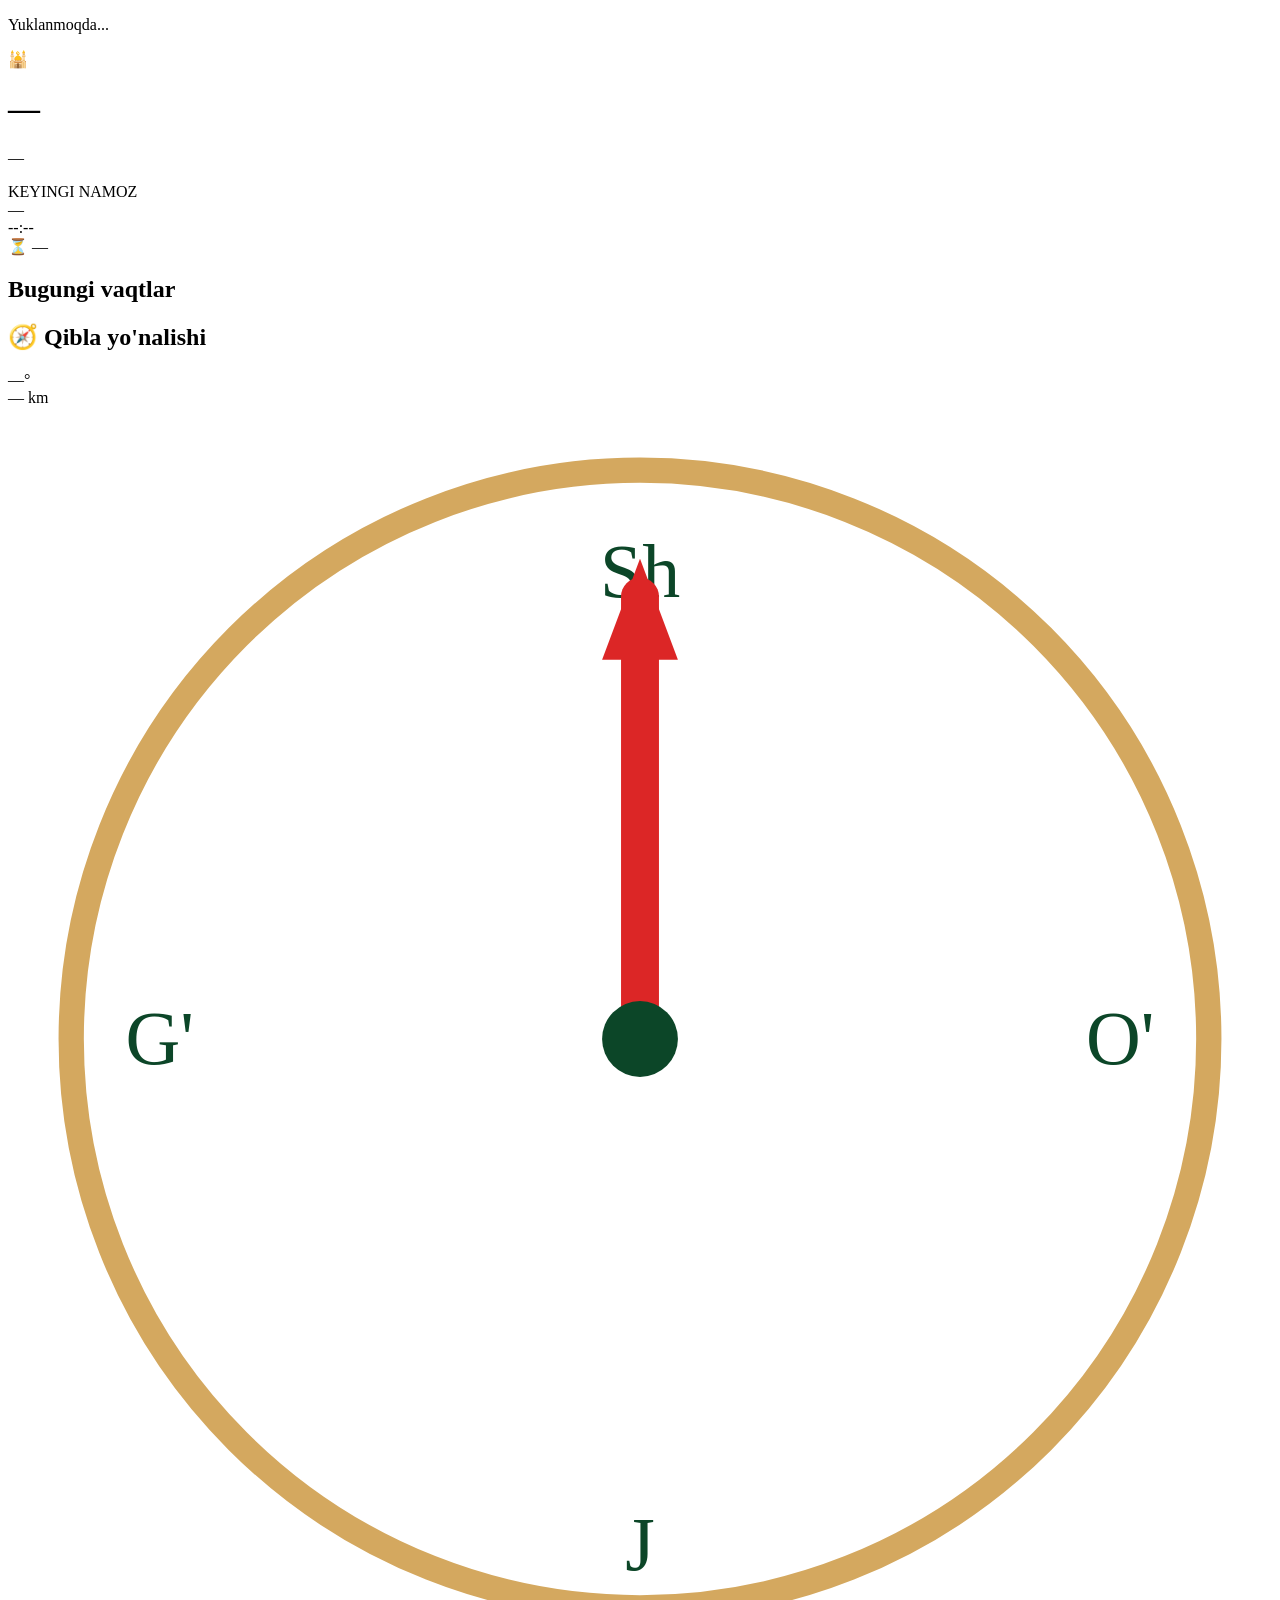
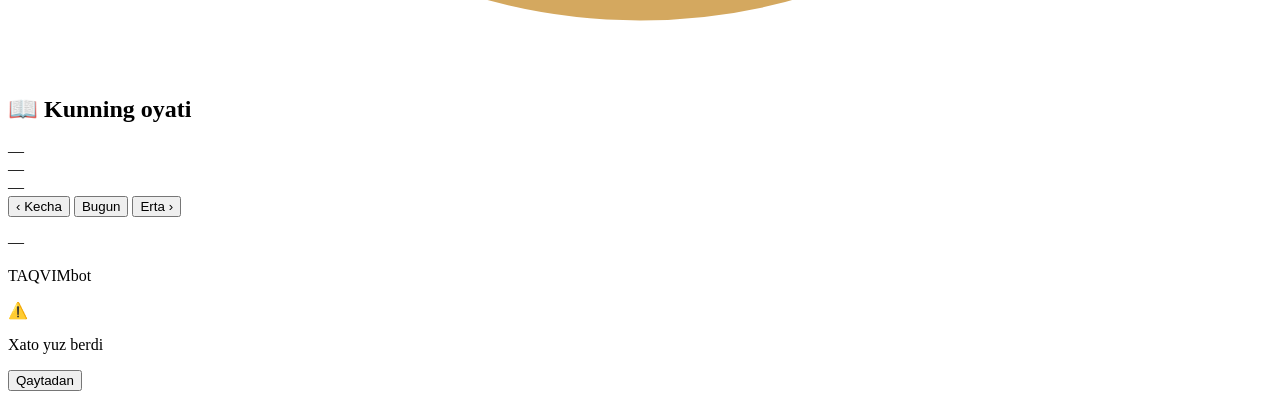
==== static/webapp/index.html @ 517ec15d "Phase C3: Telegram Mini App (WebApp) — interactive prayer dashboard Backend (app/web/): - aiohttp we" ====
<!DOCTYPE html>
<html lang="uz">
<head>
  <meta charset="UTF-8">
  <meta name="viewport" content="width=device-width, initial-scale=1.0, user-scalable=no">
  <title>TAQVIMbot</title>
  <script src="https://telegram.org/js/telegram-web-app.js"></script>
  <link rel="stylesheet" href="/static/styles.css">
</head>
<body>
  <div id="loading" class="loading">
    <div class="spinner"></div>
    <p>Yuklanmoqda...</p>
  </div>

  <div id="app" class="hidden">
    <!-- Header -->
    <header class="header">
      <div class="header-emoji">🕌</div>
      <h1 id="city-name">—</h1>
      <p id="dates" class="dates">—</p>
    </header>

    <!-- Next prayer hero -->
    <section class="hero">
      <div class="hero-label">KEYINGI NAMOZ</div>
      <div class="hero-name" id="next-name">—</div>
      <div class="hero-time" id="next-time">--:--</div>
      <div class="hero-countdown" id="countdown">⏳ —</div>
    </section>

    <!-- Today's times -->
    <section class="section">
      <h2 class="section-title">Bugungi vaqtlar</h2>
      <div class="prayer-list" id="prayer-list">
        <!-- Dynamic -->
      </div>
    </section>

    <!-- Qibla -->
    <section class="section" id="qibla-section">
      <h2 class="section-title">🧭 Qibla yo'nalishi</h2>
      <div class="qibla-card">
        <div class="qibla-info">
          <div class="qibla-bearing" id="qibla-bearing">—°</div>
          <div class="qibla-distance" id="qibla-distance">— km</div>
        </div>
        <div class="qibla-compass">
          <svg viewBox="-50 -50 100 100" class="compass-svg">
            <circle cx="0" cy="0" r="45" fill="white" stroke="#d4a85f" stroke-width="2"/>
            <text x="0" y="-35" text-anchor="middle" font-size="6" fill="#0c4628">Sh</text>
            <text x="38" y="2" text-anchor="middle" font-size="6" fill="#0c4628">O'</text>
            <text x="0" y="42" text-anchor="middle" font-size="6" fill="#0c4628">J</text>
            <text x="-38" y="2" text-anchor="middle" font-size="6" fill="#0c4628">G'</text>
            <g id="qibla-arrow" transform="rotate(0)">
              <line x1="0" y1="0" x2="0" y2="-35" stroke="#dc2626" stroke-width="3" stroke-linecap="round"/>
              <polygon points="0,-38 -3,-30 3,-30" fill="#dc2626"/>
            </g>
            <circle cx="0" cy="0" r="3" fill="#0c4628"/>
          </svg>
        </div>
      </div>
    </section>

    <!-- Ayah of the day -->
    <section class="section">
      <h2 class="section-title">📖 Kunning oyati</h2>
      <div class="ayah-card">
        <div class="ayah-arabic" id="ayah-arabic">—</div>
        <div class="ayah-uzbek" id="ayah-uzbek">—</div>
        <div class="ayah-ref" id="ayah-ref">—</div>
      </div>
    </section>

    <!-- Date nav -->
    <section class="section">
      <div class="date-nav">
        <button class="btn-secondary" id="btn-prev-day">‹ Kecha</button>
        <button class="btn-secondary" id="btn-today">Bugun</button>
        <button class="btn-secondary" id="btn-next-day">Erta ›</button>
      </div>
    </section>

    <!-- Footer -->
    <footer class="footer">
      <p id="provider-attr">—</p>
      <p class="brand">TAQVIMbot</p>
    </footer>
  </div>

  <div id="error" class="error hidden">
    <div class="error-icon">⚠️</div>
    <p id="error-msg">Xato yuz berdi</p>
    <button class="btn-primary" onclick="location.reload()">Qaytadan</button>
  </div>

  <script src="/static/app.js"></script>
</body>
</html>
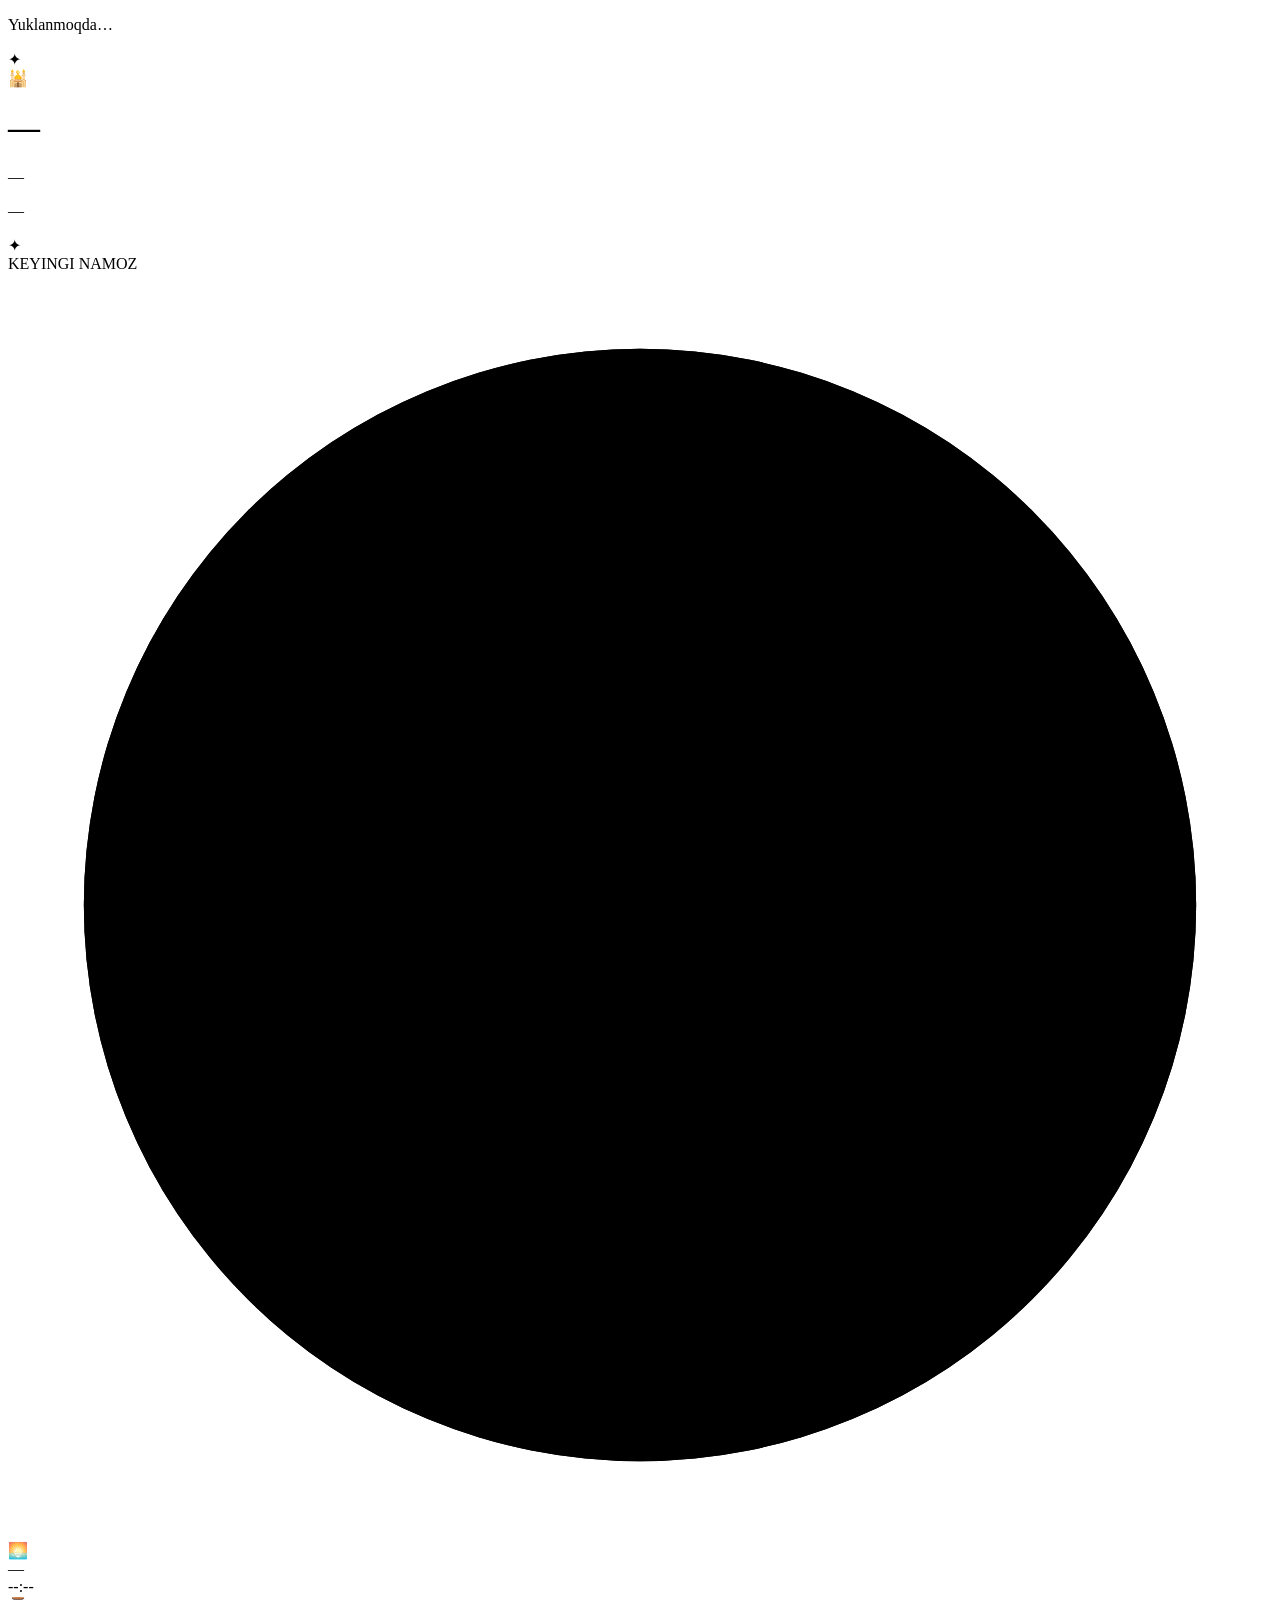
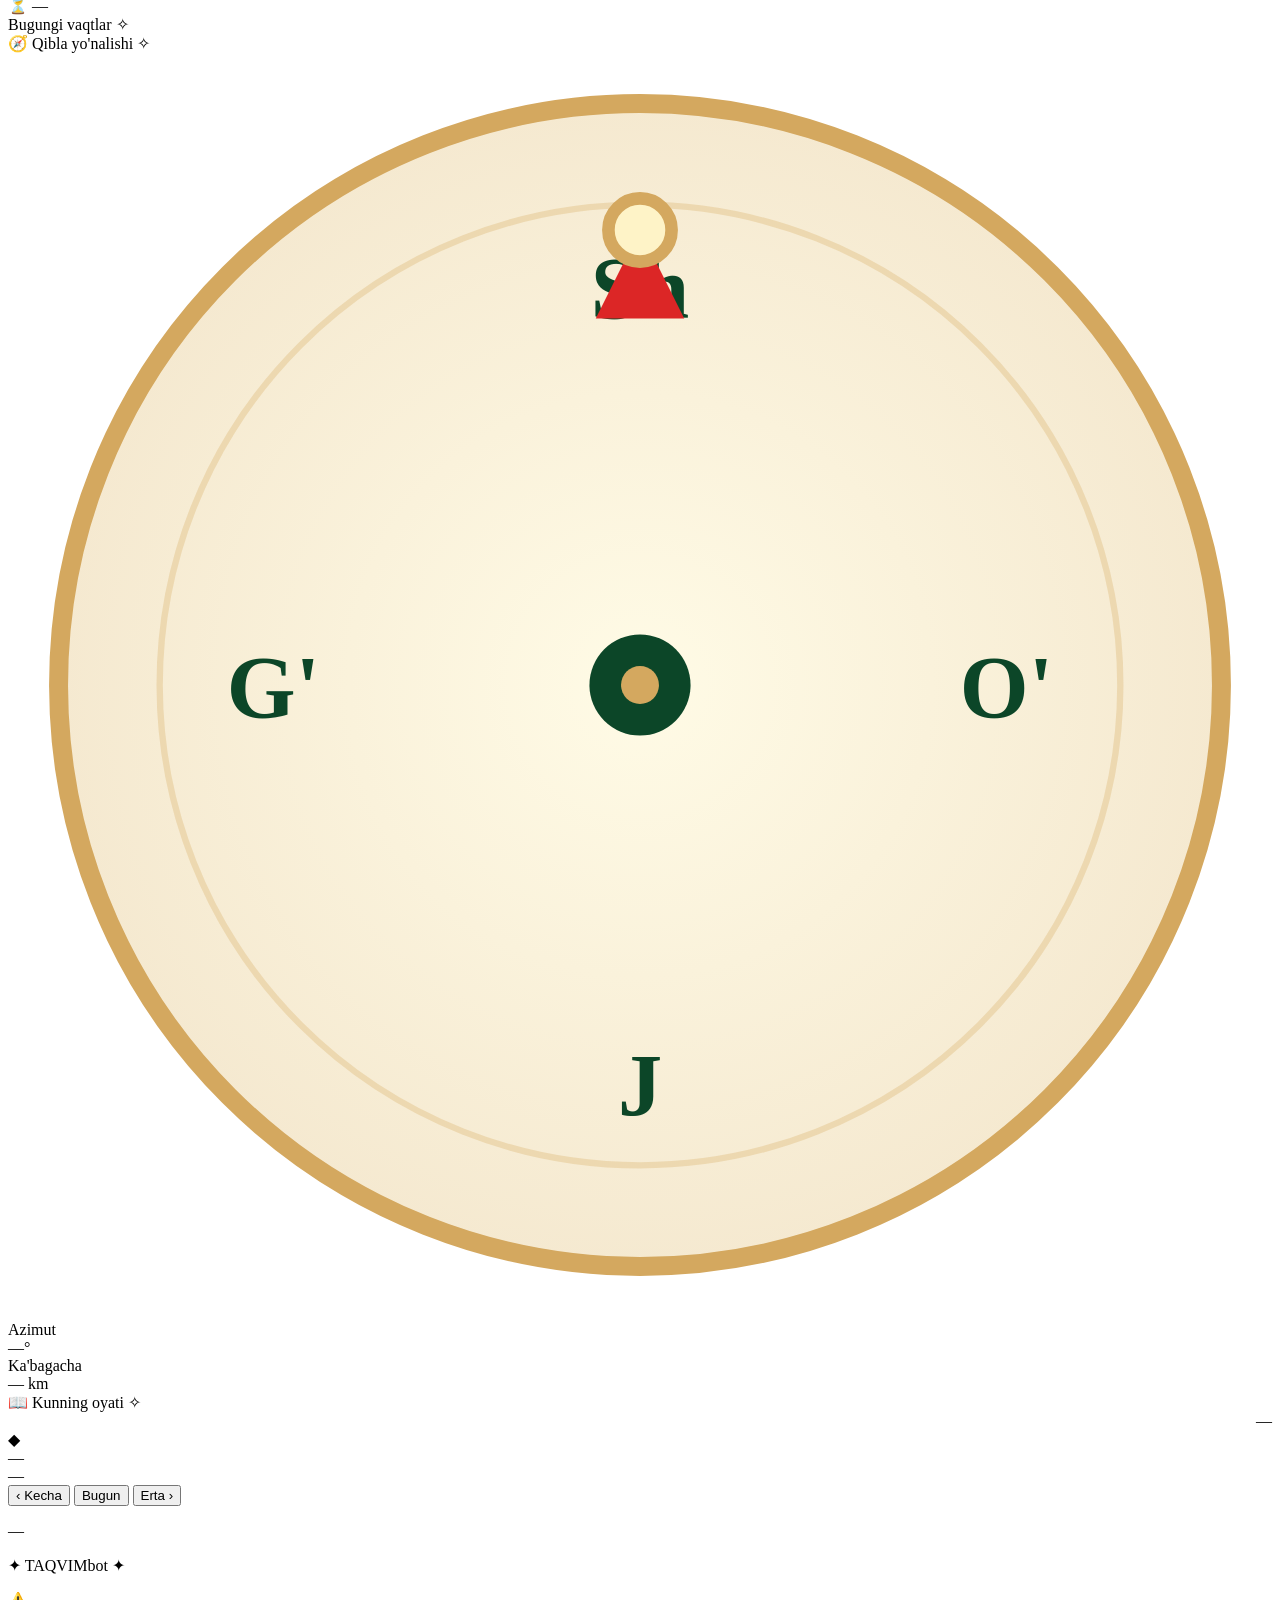
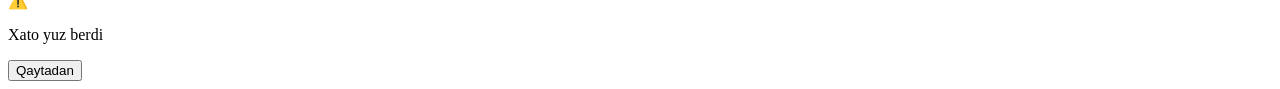
==== commit 7c3b4b22: "Mini App v2: Islamic premium UI — glassmorphism, 3D, animations Complete redesign per user feedback " ====
--- a/static/webapp/index.html
+++ b/static/webapp/index.html
@@ -2,92 +2,174 @@
 <html lang="uz">
 <head>
   <meta charset="UTF-8">
-  <meta name="viewport" content="width=device-width, initial-scale=1.0, user-scalable=no">
+  <meta name="viewport" content="width=device-width, initial-scale=1.0, user-scalable=no, viewport-fit=cover">
+  <meta name="theme-color" content="#0c4628">
   <title>TAQVIMbot</title>
+  <link rel="preconnect" href="https://fonts.googleapis.com">
+  <link rel="preconnect" href="https://fonts.gstatic.com" crossorigin>
+  <link href="https://fonts.googleapis.com/css2?family=Plus+Jakarta+Sans:wght@400;500;600;700;800&family=Amiri+Quran&display=swap" rel="stylesheet">
   <script src="https://telegram.org/js/telegram-web-app.js"></script>
   <link rel="stylesheet" href="/static/styles.css">
 </head>
 <body>
-  <div id="loading" class="loading">
-    <div class="spinner"></div>
-    <p>Yuklanmoqda...</p>
+  <!-- Animated mesh gradient layer -->
+  <div class="bg-mesh"></div>
+  <!-- Islamic geometric pattern overlay -->
+  <div class="bg-pattern"></div>
+  <!-- Subtle floating particles -->
+  <div class="bg-particles">
+    <span></span><span></span><span></span><span></span>
+    <span></span><span></span><span></span><span></span>
   </div>
 
-  <div id="app" class="hidden">
-    <!-- Header -->
+  <!-- Loading -->
+  <div id="loading" class="loading">
+    <div class="loading-orb"></div>
+    <p>Yuklanmoqda…</p>
+  </div>
+
+  <!-- Main app -->
+  <main id="app" class="hidden">
+    <!-- HEADER with decorative frame -->
     <header class="header">
-      <div class="header-emoji">🕌</div>
-      <h1 id="city-name">—</h1>
-      <p id="dates" class="dates">—</p>
+      <div class="header-ornament">
+        <span class="orn-line"></span>
+        <span class="orn-diamond">✦</span>
+        <span class="orn-line"></span>
+      </div>
+      <div class="header-icon">🕌</div>
+      <h1 id="city-name" class="city-name">—</h1>
+      <p id="date-greg" class="date date-greg">—</p>
+      <p id="date-hijri" class="date date-hijri">—</p>
+      <div class="header-ornament">
+        <span class="orn-line"></span>
+        <span class="orn-diamond">✦</span>
+        <span class="orn-line"></span>
+      </div>
     </header>
 
-    <!-- Next prayer hero -->
-    <section class="hero">
-      <div class="hero-label">KEYINGI NAMOZ</div>
-      <div class="hero-name" id="next-name">—</div>
-      <div class="hero-time" id="next-time">--:--</div>
+    <!-- HERO CARD with circular progress ring -->
+    <section class="hero-card card-tilt" data-tilt>
+      <div class="hero-ribbon">KEYINGI NAMOZ</div>
+
+      <div class="hero-ring-wrap">
+        <svg class="hero-ring" viewBox="0 0 200 200">
+          <defs>
+            <linearGradient id="ringGrad" x1="0%" y1="0%" x2="100%" y2="100%">
+              <stop offset="0%" stop-color="#d4a85f"/>
+              <stop offset="50%" stop-color="#f4c785"/>
+              <stop offset="100%" stop-color="#0c4628"/>
+            </linearGradient>
+          </defs>
+          <circle class="ring-track" cx="100" cy="100" r="88"/>
+          <circle id="ring-progress" class="ring-progress" cx="100" cy="100" r="88"
+                  style="stroke-dasharray:553; stroke-dashoffset:553;"/>
+        </svg>
+        <div class="hero-inner">
+          <div class="hero-emoji" id="hero-emoji">🌅</div>
+          <div class="hero-name" id="next-name">—</div>
+          <div class="hero-time" id="next-time">--:--</div>
+        </div>
+      </div>
+
       <div class="hero-countdown" id="countdown">⏳ —</div>
     </section>
 
-    <!-- Today's times -->
-    <section class="section">
-      <h2 class="section-title">Bugungi vaqtlar</h2>
+    <!-- TODAY'S TIMES -->
+    <section class="card prayer-card">
+      <div class="card-header">
+        <span class="card-title">Bugungi vaqtlar</span>
+        <span class="card-deco">✧</span>
+      </div>
       <div class="prayer-list" id="prayer-list">
         <!-- Dynamic -->
       </div>
     </section>
 
-    <!-- Qibla -->
-    <section class="section" id="qibla-section">
-      <h2 class="section-title">🧭 Qibla yo'nalishi</h2>
-      <div class="qibla-card">
+    <!-- QIBLA -->
+    <section class="card qibla-card" id="qibla-section">
+      <div class="card-header">
+        <span class="card-title">🧭 Qibla yo'nalishi</span>
+        <span class="card-deco">✧</span>
+      </div>
+      <div class="qibla-body">
+        <div class="qibla-compass">
+          <svg viewBox="-100 -100 200 200" class="compass-svg">
+            <defs>
+              <radialGradient id="compassBg">
+                <stop offset="0%" stop-color="#fffbe6"/>
+                <stop offset="100%" stop-color="#f5e9d0"/>
+              </radialGradient>
+              <linearGradient id="needleGrad" x1="0" y1="0" x2="0" y2="1">
+                <stop offset="0%" stop-color="#dc2626"/>
+                <stop offset="100%" stop-color="#991b1b"/>
+              </linearGradient>
+            </defs>
+            <circle cx="0" cy="0" r="92" fill="url(#compassBg)" stroke="#d4a85f" stroke-width="3"/>
+            <circle cx="0" cy="0" r="76" fill="none" stroke="rgba(212,168,95,0.3)" stroke-width="1"/>
+            <text x="0" y="-58" text-anchor="middle" font-size="14" font-weight="700" fill="#0c4628">Sh</text>
+            <text x="58" y="5" text-anchor="middle" font-size="14" font-weight="700" fill="#0c4628">O'</text>
+            <text x="0" y="68" text-anchor="middle" font-size="14" font-weight="700" fill="#0c4628">J</text>
+            <text x="-58" y="5" text-anchor="middle" font-size="14" font-weight="700" fill="#0c4628">G'</text>
+            <g id="qibla-arrow" transform="rotate(0)">
+              <line x1="0" y1="0" x2="0" y2="-65" stroke="url(#needleGrad)" stroke-width="6" stroke-linecap="round"/>
+              <polygon points="0,-72 -7,-58 7,-58" fill="#dc2626"/>
+              <circle cx="0" cy="-72" r="5" fill="#fef3c7" stroke="#d4a85f" stroke-width="2"/>
+            </g>
+            <circle cx="0" cy="0" r="8" fill="#0c4628"/>
+            <circle cx="0" cy="0" r="3" fill="#d4a85f"/>
+          </svg>
+        </div>
         <div class="qibla-info">
+          <div class="qibla-label">Azimut</div>
           <div class="qibla-bearing" id="qibla-bearing">—°</div>
+          <div class="qibla-divider"></div>
+          <div class="qibla-label">Ka'bagacha</div>
           <div class="qibla-distance" id="qibla-distance">— km</div>
-        </div>
-        <div class="qibla-compass">
-          <svg viewBox="-50 -50 100 100" class="compass-svg">
-            <circle cx="0" cy="0" r="45" fill="white" stroke="#d4a85f" stroke-width="2"/>
-            <text x="0" y="-35" text-anchor="middle" font-size="6" fill="#0c4628">Sh</text>
-            <text x="38" y="2" text-anchor="middle" font-size="6" fill="#0c4628">O'</text>
-            <text x="0" y="42" text-anchor="middle" font-size="6" fill="#0c4628">J</text>
-            <text x="-38" y="2" text-anchor="middle" font-size="6" fill="#0c4628">G'</text>
-            <g id="qibla-arrow" transform="rotate(0)">
-              <line x1="0" y1="0" x2="0" y2="-35" stroke="#dc2626" stroke-width="3" stroke-linecap="round"/>
-              <polygon points="0,-38 -3,-30 3,-30" fill="#dc2626"/>
-            </g>
-            <circle cx="0" cy="0" r="3" fill="#0c4628"/>
-          </svg>
         </div>
       </div>
     </section>
 
-    <!-- Ayah of the day -->
-    <section class="section">
-      <h2 class="section-title">📖 Kunning oyati</h2>
-      <div class="ayah-card">
-        <div class="ayah-arabic" id="ayah-arabic">—</div>
+    <!-- AYAH -->
+    <section class="card ayah-card">
+      <div class="card-header">
+        <span class="card-title">📖 Kunning oyati</span>
+        <span class="card-deco">✧</span>
+      </div>
+      <div class="ayah-body">
+        <div class="ayah-arabic" id="ayah-arabic" dir="rtl">—</div>
+        <div class="ayah-divider">
+          <span></span><span class="dot">◆</span><span></span>
+        </div>
         <div class="ayah-uzbek" id="ayah-uzbek">—</div>
         <div class="ayah-ref" id="ayah-ref">—</div>
       </div>
     </section>
 
-    <!-- Date nav -->
-    <section class="section">
-      <div class="date-nav">
-        <button class="btn-secondary" id="btn-prev-day">‹ Kecha</button>
-        <button class="btn-secondary" id="btn-today">Bugun</button>
-        <button class="btn-secondary" id="btn-next-day">Erta ›</button>
-      </div>
+    <!-- DATE NAVIGATION -->
+    <section class="date-nav">
+      <button class="nav-btn" id="btn-prev-day">
+        <span class="nav-btn-arrow">‹</span>
+        <span class="nav-btn-label">Kecha</span>
+      </button>
+      <button class="nav-btn nav-btn-primary" id="btn-today">
+        <span class="nav-btn-label">Bugun</span>
+      </button>
+      <button class="nav-btn" id="btn-next-day">
+        <span class="nav-btn-label">Erta</span>
+        <span class="nav-btn-arrow">›</span>
+      </button>
     </section>
 
-    <!-- Footer -->
+    <!-- FOOTER -->
     <footer class="footer">
+      <div class="footer-line"></div>
       <p id="provider-attr">—</p>
-      <p class="brand">TAQVIMbot</p>
+      <p class="brand">✦ TAQVIMbot ✦</p>
     </footer>
-  </div>
+  </main>
 
+  <!-- Error state -->
   <div id="error" class="error hidden">
     <div class="error-icon">⚠️</div>
     <p id="error-msg">Xato yuz berdi</p>
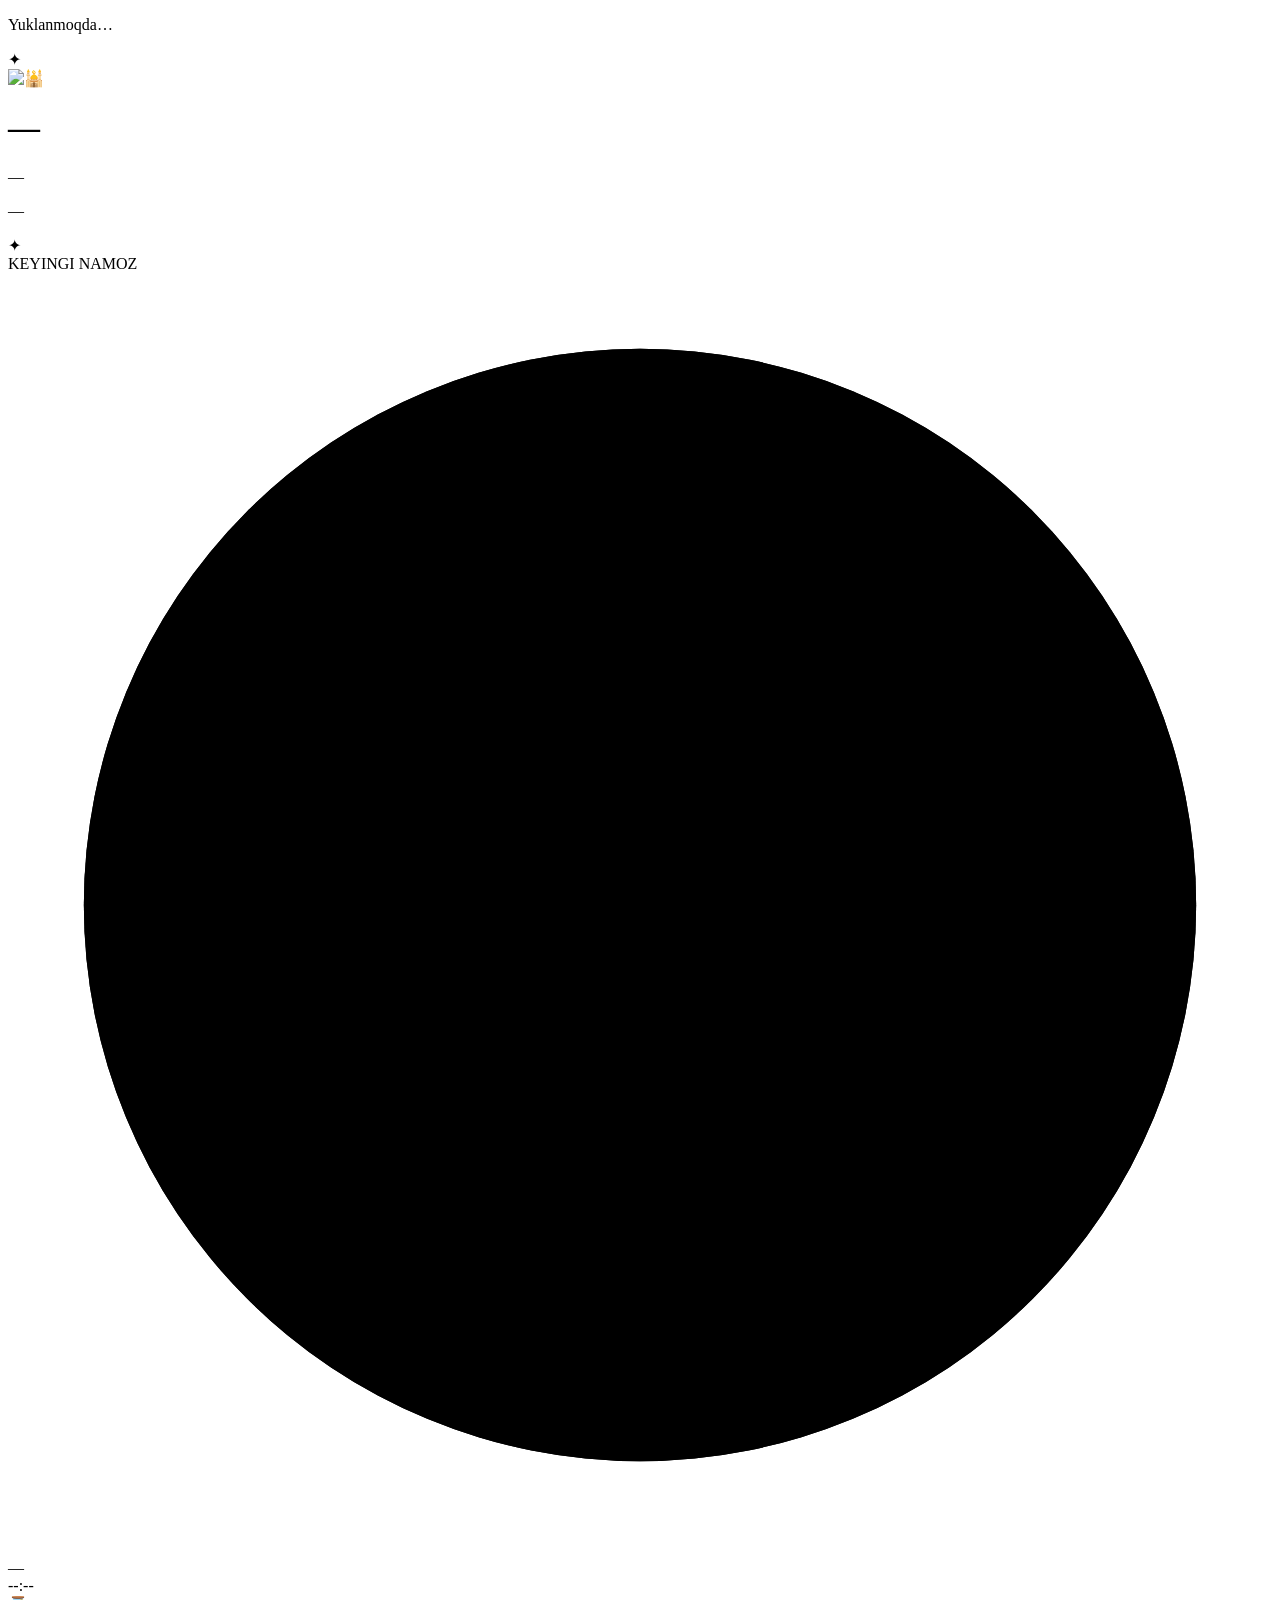
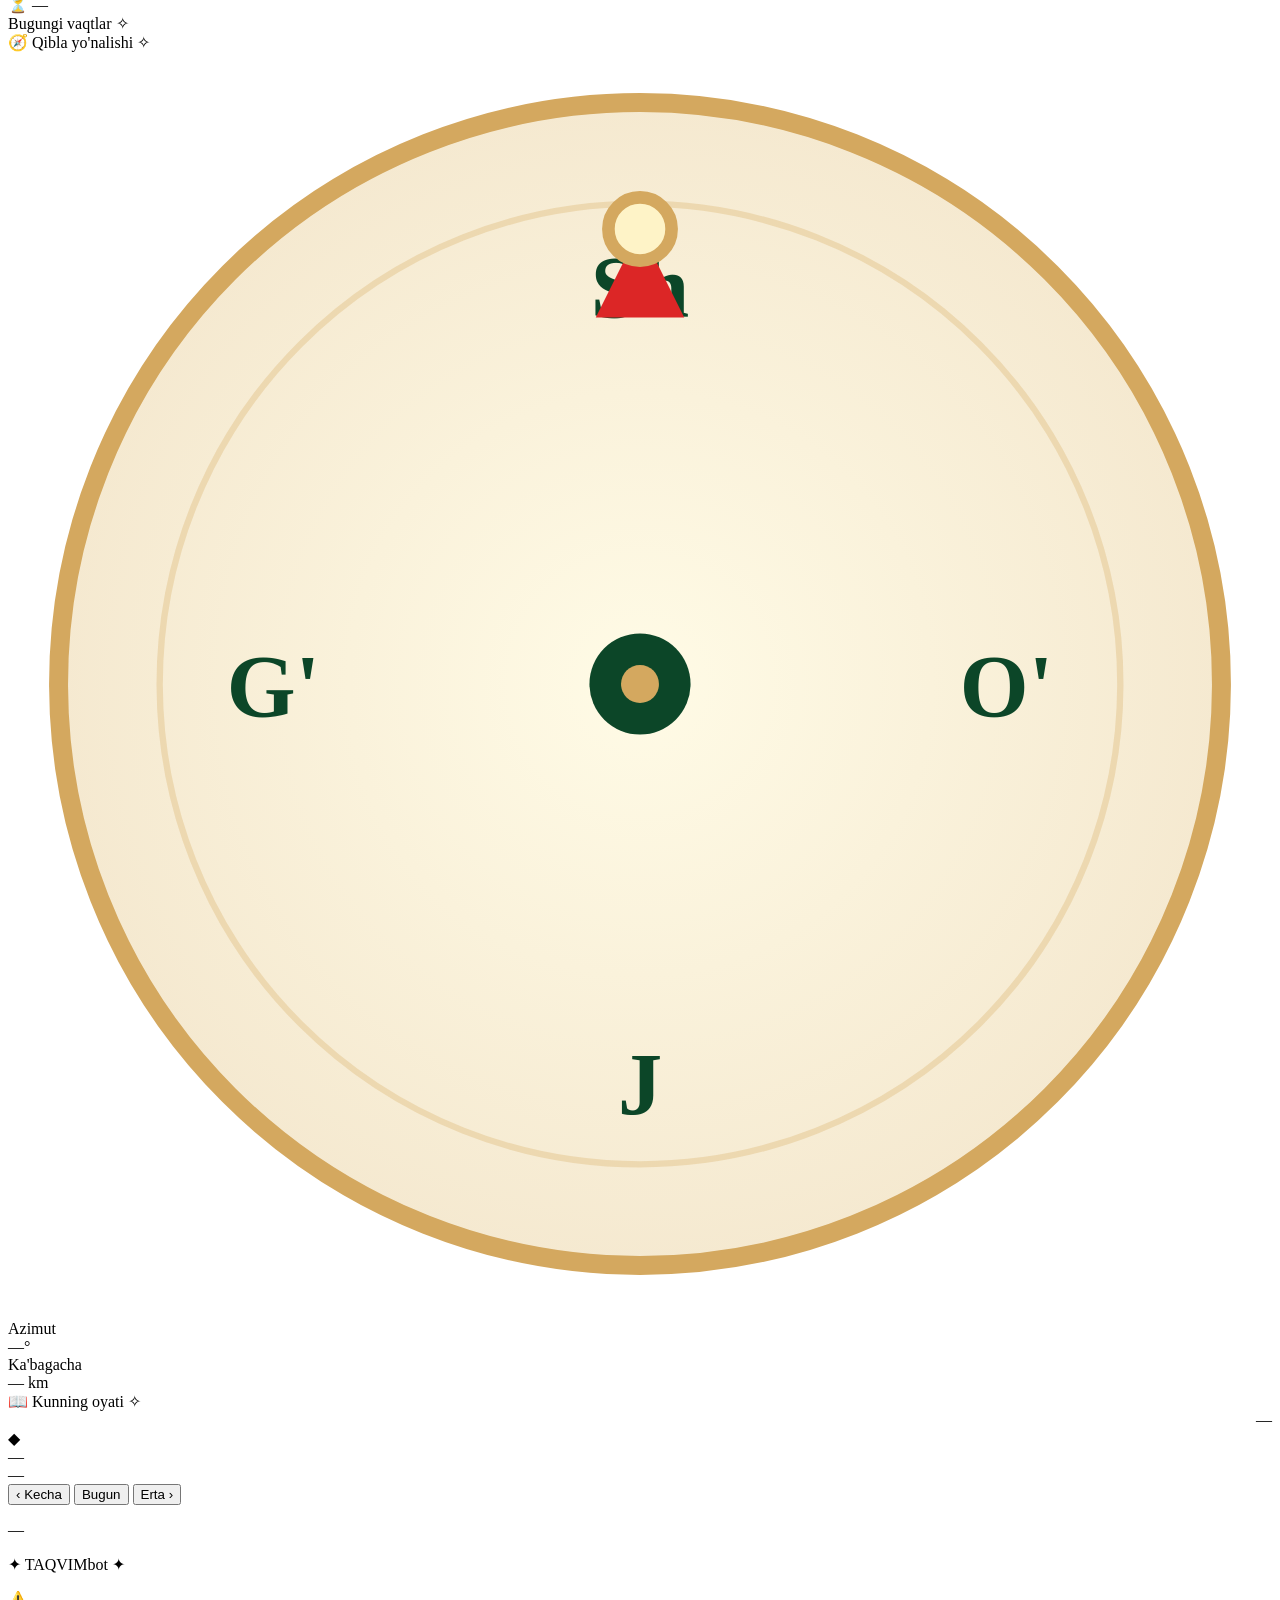
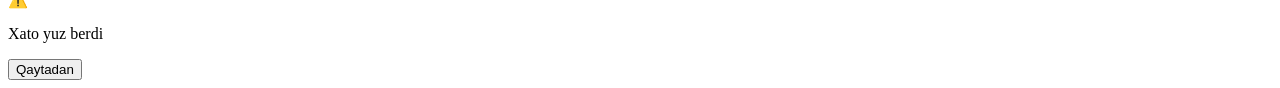
==== commit 37633016: "Mini App: replace system emojis with Microsoft Fluent 3D PNGs User feedback: system emojis on differ" ====
--- a/static/webapp/index.html
+++ b/static/webapp/index.html
@@ -37,7 +37,7 @@
         <span class="orn-diamond">✦</span>
         <span class="orn-line"></span>
       </div>
-      <div class="header-icon">🕌</div>
+      <img class="header-icon" src="/emojis/kaaba.png" alt="🕌" />
       <h1 id="city-name" class="city-name">—</h1>
       <p id="date-greg" class="date date-greg">—</p>
       <p id="date-hijri" class="date date-hijri">—</p>
@@ -66,7 +66,7 @@
                   style="stroke-dasharray:553; stroke-dashoffset:553;"/>
         </svg>
         <div class="hero-inner">
-          <div class="hero-emoji" id="hero-emoji">🌅</div>
+          <img class="hero-emoji" id="hero-emoji" src="/emojis/sunrise.png" alt="" />
           <div class="hero-name" id="next-name">—</div>
           <div class="hero-time" id="next-time">--:--</div>
         </div>
